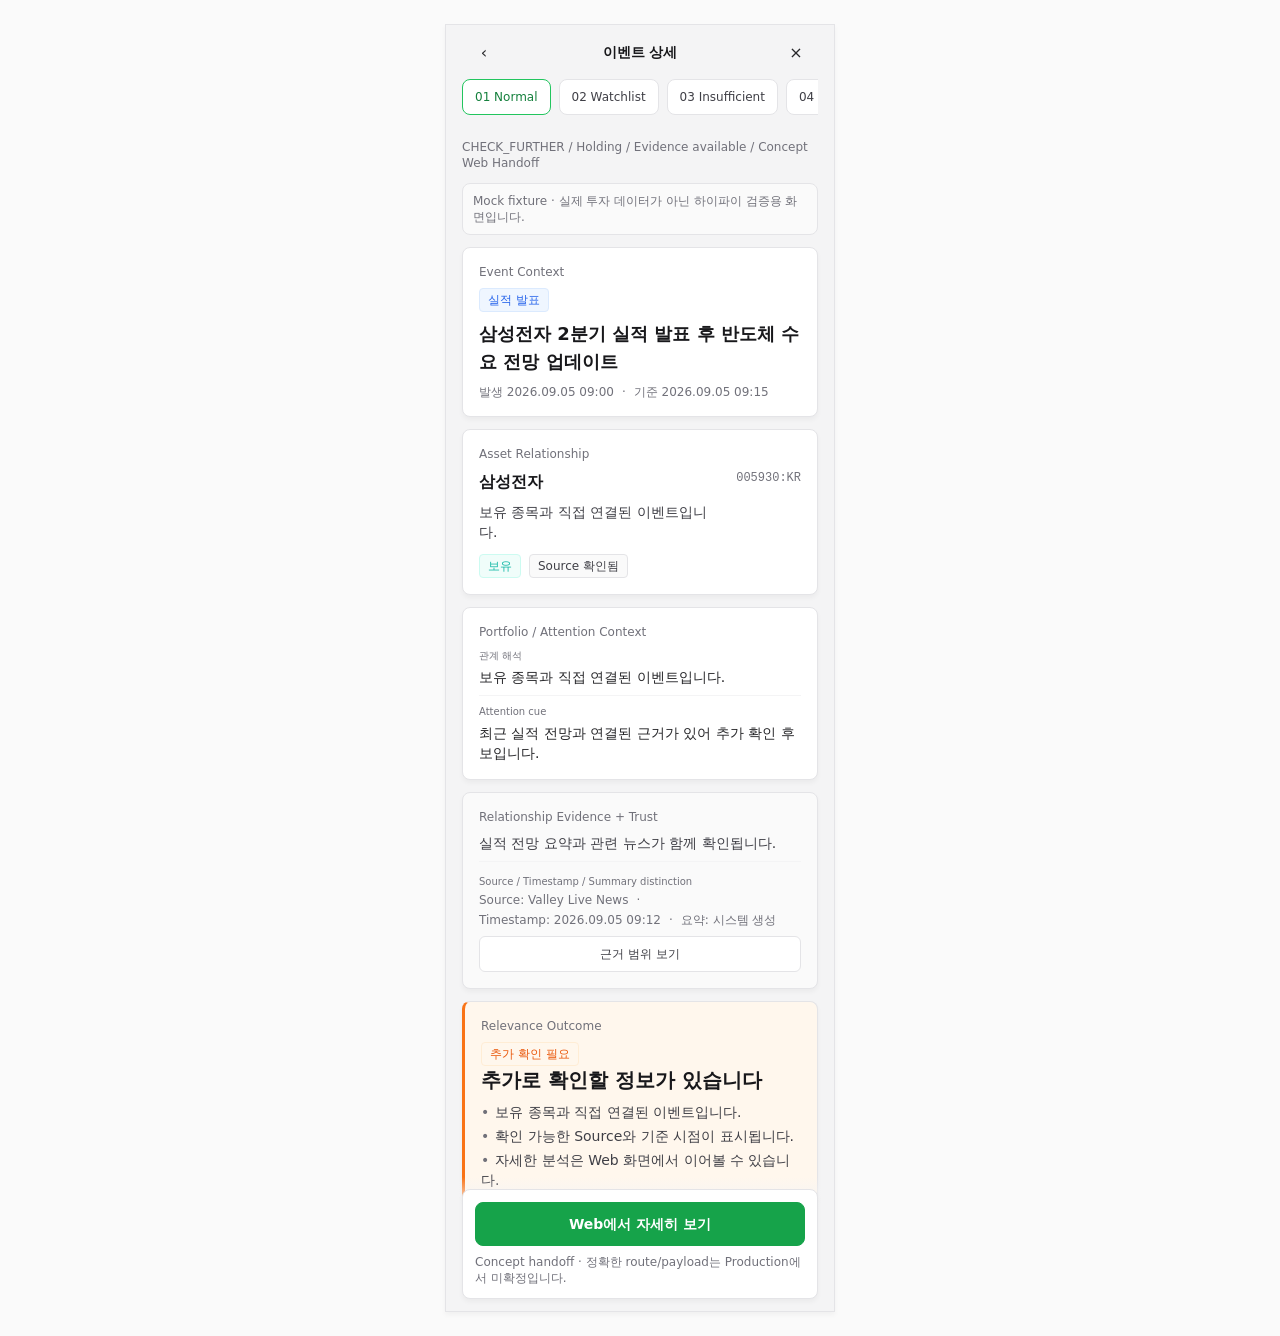
==== prototype/high-fidelity/index.html @ 6a1eafb0 "Add high-fidelity mobile frame set and QA blocker report" ====
<!doctype html>
<html lang="ko">
  <head>
    <meta charset="utf-8" />
    <meta name="viewport" content="width=device-width, initial-scale=1" />
    <title>Portfolio-aware Event Triage High-fidelity Frames</title>
    <link rel="stylesheet" href="../../design-system/tokens/valley-reference-tokens.css" />
    <style>
      * {
        box-sizing: border-box;
      }

      body {
        margin: 0;
        min-height: 100vh;
        background: var(--nf-surface-dashboard-desktop);
        color: var(--nf-text-body);
        font-family: var(--nf-font-sans);
      }

      button {
        font: inherit;
      }

      .review-shell {
        min-height: 100vh;
        display: grid;
        place-items: start center;
        padding: 24px;
      }

      .phone {
        width: min(100vw, var(--frame-width, 390px));
        min-height: var(--frame-height, 844px);
        background: var(--nf-surface-dashboard-mobile);
        border: 1px solid var(--nf-border-default);
        box-shadow: var(--nf-shadow-card);
        overflow: hidden;
      }

      .screen {
        position: relative;
        min-height: var(--frame-height, 844px);
        padding: 0 var(--nf-mobile-page-padding) 104px;
      }

      .topbar {
        height: var(--nf-gnb-height-reference);
        display: grid;
        grid-template-columns: 44px 1fr 44px;
        align-items: center;
        gap: var(--nf-space-2);
      }

      .icon-button {
        width: 44px;
        height: 44px;
        border: 0;
        border-radius: var(--nf-radius-lg);
        background: transparent;
        color: var(--nf-text-strong);
        display: grid;
        place-items: center;
        cursor: pointer;
      }

      .icon-button:focus-visible,
      .primary-cta:focus-visible,
      .secondary-action:focus-visible,
      .state-chip:focus-visible {
        outline: 2px solid var(--nf-border-focus);
        outline-offset: 2px;
      }

      .top-title {
        margin: 0;
        color: var(--nf-text-title);
        font-size: var(--nf-text-sm);
        line-height: var(--nf-leading-sm);
        font-weight: var(--nf-weight-semibold);
        text-align: center;
      }

      .disclosure {
        display: flex;
        gap: var(--nf-space-2);
        align-items: flex-start;
        margin-bottom: var(--nf-space-3);
        padding: 9px 10px;
        border: 1px solid var(--nf-border-default);
        border-radius: var(--nf-radius-lg);
        background: var(--nf-surface-card-muted);
        color: var(--nf-text-muted);
        font-size: var(--nf-text-xs);
        line-height: var(--nf-leading-xs);
      }

      .stack {
        display: grid;
        gap: var(--nf-space-3);
      }

      .card {
        border: 1px solid var(--nf-border-default);
        border-radius: var(--nf-radius-lg);
        background: var(--nf-surface-card);
        padding: var(--nf-mobile-card-padding);
        box-shadow: var(--nf-shadow-card);
      }

      .muted-card {
        background: var(--nf-surface-card-muted);
      }

      .section-kicker {
        margin: 0 0 var(--nf-space-2);
        color: var(--nf-text-muted);
        font-size: var(--nf-text-xs);
        line-height: var(--nf-leading-xs);
        font-weight: var(--nf-weight-medium);
      }

      .event-title {
        margin: var(--nf-space-2) 0;
        color: var(--nf-text-title);
        font-size: var(--nf-text-lg);
        line-height: var(--nf-leading-lg);
        font-weight: var(--nf-weight-semibold);
        letter-spacing: 0;
        overflow-wrap: anywhere;
      }

      .meta-row {
        display: flex;
        flex-wrap: wrap;
        gap: var(--nf-space-1) var(--nf-space-2);
        color: var(--nf-text-muted);
        font-size: var(--nf-text-xs);
        line-height: var(--nf-leading-xs);
        font-weight: var(--nf-weight-normal);
      }

      .badge-row {
        display: flex;
        flex-wrap: wrap;
        gap: var(--nf-space-2);
        align-items: center;
      }

      .badge {
        display: inline-flex;
        align-items: center;
        min-height: 24px;
        padding: 3px 8px;
        border: 1px solid var(--nf-border-default);
        border-radius: var(--nf-radius-sm);
        background: var(--nf-surface-card-muted);
        color: var(--nf-text-body);
        font-size: var(--nf-text-xs);
        line-height: var(--nf-leading-xs);
        font-weight: var(--nf-weight-medium);
      }

      .badge.event {
        background: var(--nf-semantic-info-50);
        border-color: var(--nf-semantic-info-100);
        color: var(--nf-text-info);
      }

      .badge.relationship {
        background: var(--nf-semantic-secondary-50);
        border-color: var(--nf-semantic-secondary-100);
        color: var(--nf-semantic-secondary-500);
      }

      .badge.watchlist {
        background: var(--nf-semantic-tertiary-50);
        border-color: var(--nf-semantic-tertiary-100);
        color: var(--nf-sky-600);
      }

      .badge.warning {
        background: var(--nf-semantic-warning-50);
        border-color: var(--nf-semantic-warning-100);
        color: var(--nf-text-warning);
      }

      .badge.error {
        background: var(--nf-semantic-error-50);
        border-color: var(--nf-semantic-error-100);
        color: var(--nf-text-error);
      }

      .asset-line {
        display: grid;
        grid-template-columns: 1fr auto;
        gap: var(--nf-space-3);
        align-items: start;
      }

      .asset-name {
        margin: 0;
        color: var(--nf-text-title);
        font-size: var(--nf-text-base);
        line-height: var(--nf-leading-base);
        font-weight: var(--nf-weight-semibold);
        overflow-wrap: anywhere;
      }

      .ticker {
        color: var(--nf-text-muted);
        font-family: var(--nf-font-mono);
        font-size: var(--nf-text-xs);
        line-height: var(--nf-leading-xs);
        white-space: nowrap;
      }

      .body-copy {
        margin: var(--nf-space-2) 0 0;
        color: var(--nf-text-body);
        font-size: var(--nf-text-sm);
        line-height: var(--nf-leading-sm);
        font-weight: var(--nf-weight-normal);
        overflow-wrap: anywhere;
      }

      .context-grid {
        display: grid;
        grid-template-columns: 1fr;
        gap: var(--nf-space-2);
      }

      .context-item {
        display: grid;
        gap: 3px;
        padding-top: var(--nf-space-2);
        border-top: 1px solid var(--nf-border-subtle);
      }

      .context-item:first-child {
        padding-top: 0;
        border-top: 0;
      }

      .label {
        color: var(--nf-text-muted);
        font-size: var(--nf-text-2xs);
        line-height: var(--nf-leading-2xs);
        font-weight: var(--nf-weight-normal);
      }

      .value {
        color: var(--nf-text-strong);
        font-size: var(--nf-text-sm);
        line-height: var(--nf-leading-sm);
        font-weight: var(--nf-weight-medium);
      }

      .evidence-summary {
        display: grid;
        gap: var(--nf-space-2);
      }

      .source-block {
        padding-top: var(--nf-space-2);
        border-top: 1px solid var(--nf-border-subtle);
      }

      .source-block .meta-row {
        margin-top: 2px;
      }

      .outcome {
        border-left: 3px solid var(--nf-outcome-check-border);
        background: var(--nf-outcome-check-bg);
      }

      .outcome.no-check {
        border-left-color: var(--nf-outcome-no-check-border);
        background: var(--nf-outcome-no-check-bg);
      }

      .outcome.insufficient {
        border-left-color: var(--nf-outcome-insufficient-border);
        background: var(--nf-outcome-insufficient-bg);
      }

      .outcome-title {
        margin: 0;
        color: var(--nf-text-title);
        font-size: var(--nf-text-xl);
        line-height: var(--nf-leading-xl);
        font-weight: var(--nf-weight-bold);
      }

      .reason-list {
        margin: var(--nf-space-2) 0 0;
        padding: 0;
        list-style: none;
        display: grid;
        gap: var(--nf-space-1);
      }

      .reason-list li {
        color: var(--nf-text-body);
        font-size: var(--nf-text-sm);
        line-height: var(--nf-leading-sm);
        font-weight: var(--nf-weight-normal);
      }

      .reason-list li::before {
        content: "•";
        margin-right: 6px;
        color: var(--nf-text-muted);
      }

      .sticky-area {
        position: absolute;
        left: 0;
        right: 0;
        bottom: 0;
        padding: var(--nf-space-3) var(--nf-mobile-page-padding) calc(var(--nf-space-3) + env(safe-area-inset-bottom));
        background: linear-gradient(180deg, #f4f4f500, var(--nf-surface-dashboard-mobile) 24%);
      }

      .handoff-card {
        border: 1px solid var(--nf-border-default);
        border-radius: var(--nf-radius-lg);
        background: var(--nf-surface-card);
        padding: var(--nf-space-3);
        box-shadow: var(--nf-shadow-card);
      }

      .primary-cta {
        width: 100%;
        min-height: var(--nf-min-touch-target);
        border: 1px solid var(--nf-semantic-primary-600);
        border-radius: var(--nf-radius-lg);
        background: var(--nf-semantic-primary-600);
        color: var(--nf-white);
        font-size: var(--nf-text-sm);
        line-height: var(--nf-leading-sm);
        font-weight: var(--nf-weight-semibold);
        cursor: pointer;
      }

      .primary-cta:disabled {
        border-color: var(--nf-border-default);
        background: var(--nf-semantic-basic-200);
        color: var(--nf-text-muted);
        cursor: not-allowed;
      }

      .secondary-action {
        min-height: 36px;
        border: 1px solid var(--nf-border-default);
        border-radius: var(--nf-radius-md);
        background: var(--nf-surface-card);
        color: var(--nf-text-body);
        padding: 0 var(--nf-space-3);
        font-size: var(--nf-text-xs);
        line-height: var(--nf-leading-xs);
        font-weight: var(--nf-weight-medium);
      }

      .tabs {
        display: flex;
        gap: var(--nf-space-2);
        overflow-x: auto;
        padding: 0 0 var(--nf-space-3);
        margin-bottom: var(--nf-space-3);
      }

      .state-chip {
        flex: 0 0 auto;
        min-height: 36px;
        border: 1px solid var(--nf-border-default);
        border-radius: var(--nf-radius-lg);
        background: var(--nf-surface-card);
        color: var(--nf-text-body);
        padding: 0 var(--nf-space-3);
        font-size: var(--nf-text-xs);
        line-height: var(--nf-leading-xs);
        font-weight: var(--nf-weight-medium);
        cursor: pointer;
      }

      .state-chip[aria-pressed="true"] {
        border-color: var(--nf-semantic-primary-500);
        color: var(--nf-text-primary);
      }

      .frame-note {
        margin: 0 0 var(--nf-space-3);
        color: var(--nf-text-muted);
        font-size: var(--nf-text-xs);
        line-height: var(--nf-leading-xs);
        font-weight: var(--nf-weight-normal);
      }

      body.capture .tabs,
      body.capture [data-frame-note] {
        display: none;
      }

      body.capture .disclosure {
        margin-top: 0;
      }

      .skeleton {
        height: 14px;
        border-radius: var(--nf-radius-sm);
        background: var(--nf-surface-skeleton);
      }

      .skeleton.wide {
        width: 100%;
      }

      .skeleton.mid {
        width: 72%;
      }

      .skeleton.short {
        width: 42%;
      }

      @media (max-width: 430px) {
        .review-shell {
          padding: 0;
        }

        .phone {
          width: 100vw;
          min-height: 100vh;
          border: 0;
        }

        .screen {
          min-height: 100vh;
        }

        .event-title {
          font-size: var(--nf-text-base);
          line-height: var(--nf-leading-base);
        }
      }
    </style>
  </head>
  <body>
    <div class="review-shell">
      <main class="phone" aria-label="Portfolio-aware Event Triage high-fidelity frame">
        <div class="screen">
          <header class="topbar" aria-label="화면 상단">
            <button class="icon-button" aria-label="이전 화면으로 돌아가기">‹</button>
            <h1 class="top-title">이벤트 상세</h1>
            <button class="icon-button" aria-label="닫기">×</button>
          </header>

          <nav class="tabs" aria-label="상태 변형 선택"></nav>
          <p class="frame-note" data-frame-note></p>

          <section class="disclosure" aria-label="데이터 상태 안내" data-disclosure></section>

          <div class="stack" data-content></div>

          <section class="sticky-area" aria-label="Web 분석 이동">
            <div class="handoff-card">
              <button class="primary-cta" data-cta type="button"></button>
              <p class="frame-note" data-cta-note style="margin: 8px 0 0"></p>
            </div>
          </section>
        </div>
      </main>
    </div>

    <script>
      const states = {
        normal: {
          label: "01 Normal",
          note: "CHECK_FURTHER / Holding / Evidence available / Concept Web Handoff",
          disclosure: "Mock fixture · 실제 투자 데이터가 아닌 하이파이 검증용 화면입니다.",
          eventBadge: "실적 발표",
          eventTitle: "삼성전자 2분기 실적 발표 후 반도체 수요 전망 업데이트",
          eventMeta: ["발생 2026.09.05 09:00", "기준 2026.09.05 09:15"],
          relationshipBadge: "보유",
          relationshipKind: "relationship",
          asset: "삼성전자",
          ticker: "005930:KR",
          relation: "보유 종목과 직접 연결된 이벤트입니다.",
          attention: "최근 실적 전망과 연결된 근거가 있어 추가 확인 후보입니다.",
          dataState: "Source 확인됨",
          evidenceTitle: "실적 전망 요약과 관련 뉴스가 함께 확인됩니다.",
          evidenceMeta: ["Source: Valley Live News", "Timestamp: 2026.09.05 09:12", "요약: 시스템 생성"],
          outcomeClass: "",
          outcomeBadge: "추가 확인 필요",
          outcomeTitle: "추가로 확인할 정보가 있습니다",
          reasons: ["보유 종목과 직접 연결된 이벤트입니다.", "확인 가능한 Source와 기준 시점이 표시됩니다.", "자세한 분석은 Web 화면에서 이어볼 수 있습니다."],
          cta: "Web에서 자세히 보기",
          ctaNote: "Concept handoff · 정확한 route/payload는 Production에서 미확정입니다.",
          disabled: false
        },
        watchlist: {
          label: "02 Watchlist",
          note: "NO_IMMEDIATE_CHECK_NEEDED / Watchlist",
          disclosure: "Mock fixture · 관심종목은 보유로 표시하지 않습니다.",
          eventBadge: "기업 이벤트",
          eventTitle: "관심종목의 예정된 컨퍼런스 발표 일정 안내",
          eventMeta: ["예정 2026.09.06 14:00", "기준 2026.09.05 09:15"],
          relationshipBadge: "관심",
          relationshipKind: "watchlist",
          asset: "Rocket Lab",
          ticker: "RKLB",
          relation: "관심종목에 포함되어 있지만 보유 관계는 확인하지 않습니다.",
          attention: "현재 표시 가능한 범위에서는 즉시 확인 우선성이 높지 않습니다.",
          dataState: "관심 관계",
          evidenceTitle: "일정 정보와 관심종목 관계만 표시됩니다.",
          evidenceMeta: ["Source: Event Calendar", "Timestamp: 2026.09.05 09:10", "요약: 시스템 생성"],
          outcomeClass: "no-check",
          outcomeBadge: "즉시 확인 낮음",
          outcomeTitle: "지금 바로 확인할 필요는 낮습니다",
          reasons: ["관심종목 관계만 확인됩니다.", "현재 근거 범위에서 확인 우선성을 높일 신호는 제한적입니다."],
          cta: "관련 종목 분석 보기",
          ctaNote: "보유나 내 자산 영향으로 표현하지 않습니다.",
          disabled: false
        },
        insufficient: {
          label: "03 Insufficient",
          note: "INSUFFICIENT_DATA",
          disclosure: "Mock fixture · 판단에 필요한 관계 또는 근거가 부족합니다.",
          eventBadge: "뉴스",
          eventTitle: "공급망 관련 기사에서 복수 기업이 언급됨",
          eventMeta: ["발행 2026.09.05 08:42", "기준 확인 필요"],
          relationshipBadge: "관계 미확정",
          relationshipKind: "warning",
          asset: "관련 후보 자산",
          ticker: "UNKNOWN",
          relation: "개인 Portfolio 또는 Watchlist 관계를 확정할 수 없습니다.",
          attention: "부족한 관계 데이터가 먼저 해결되어야 합니다.",
          dataState: "정보 부족",
          evidenceTitle: "표시 가능한 근거가 일부만 확인됩니다.",
          evidenceMeta: ["Source: 부분 확인", "Timestamp: Unknown", "요약: 제한됨"],
          outcomeClass: "insufficient",
          outcomeBadge: "판단 보류",
          outcomeTitle: "판단을 보류합니다",
          reasons: ["개인 관계를 확인하기 위한 정보가 충분하지 않습니다.", "근거 출처 또는 기준 시점이 완전하지 않습니다."],
          cta: "데이터 부족",
          ctaNote: "Evidence-dependent handoff는 제한됩니다.",
          disabled: true
        },
        related: {
          label: "04 Related",
          note: "Related-only",
          disclosure: "Mock fixture · 관련 자산이지만 개인 보유/관심으로 확정하지 않습니다.",
          eventBadge: "산업 뉴스",
          eventTitle: "전기차 배터리 공급 계약 관련 업계 업데이트",
          eventMeta: ["발행 2026.09.05 07:55", "기준 2026.09.05 09:15"],
          relationshipBadge: "관련만",
          relationshipKind: "warning",
          asset: "LG에너지솔루션",
          ticker: "373220:KR",
          relation: "이벤트와 산업 관계는 있으나 개인 관계는 확인되지 않았습니다.",
          attention: "개인화 판단으로 과장하지 않고 관련 맥락만 표시합니다.",
          dataState: "개인 관계 없음",
          evidenceTitle: "산업 뉴스의 관련 자산 후보로 연결됩니다.",
          evidenceMeta: ["Source: Market News", "Timestamp: 2026.09.05 08:01", "요약: 시스템 생성"],
          outcomeClass: "insufficient",
          outcomeBadge: "판단 보류",
          outcomeTitle: "개인 관련성 판단은 보류합니다",
          reasons: ["보유 또는 관심 관계가 확인되지 않았습니다.", "자산 수준의 관련성만 표시합니다."],
          cta: "관련 종목 분석 보기",
          ctaNote: "Portfolio-aware handoff claim은 사용하지 않습니다.",
          disabled: false
        },
        multiple: {
          label: "05 Multiple",
          note: "Multiple Related Assets",
          disclosure: "Mock fixture · 대표 자산과 추가 관련 자산을 구분합니다.",
          eventBadge: "실적 발표",
          eventTitle: "AI 인프라 투자 확대가 복수 반도체 종목에 연결됨",
          eventMeta: ["발행 2026.09.05 08:20", "기준 2026.09.05 09:15"],
          relationshipBadge: "보유 + 추가 관련",
          relationshipKind: "relationship",
          asset: "SK하이닉스",
          ticker: "000660:KR",
          relation: "대표 자산은 보유 관계, 추가 자산은 관련 후보로 분리됩니다.",
          attention: "대표 선정은 mock-only이며 Production 우선순위 로직은 미확정입니다.",
          dataState: "복수 관련",
          evidenceTitle: "동일 이벤트가 여러 자산에 연결됩니다.",
          evidenceMeta: ["Source: Analyst Brief", "Timestamp: 2026.09.05 08:33", "추가: 삼성전자, NVIDIA"],
          outcomeClass: "",
          outcomeBadge: "추가 확인 필요",
          outcomeTitle: "대표 자산 기준으로 더 볼 정보가 있습니다",
          reasons: ["대표 자산과 추가 관련 자산이 분리되어 표시됩니다.", "Production 대표 자산 로직은 확정하지 않습니다."],
          cta: "Web에서 자세히 보기",
          ctaNote: "복수 자산 context는 concept summary로만 표시됩니다.",
          disabled: false
        },
        unconnected: {
          label: "06 Unconnected",
          note: "Portfolio Unconnected",
          disclosure: "Mock fixture · 개인 Portfolio Context를 확인할 수 없습니다.",
          eventBadge: "뉴스",
          eventTitle: "미국 기술주 섹터 전망 관련 업데이트",
          eventMeta: ["발행 2026.09.05 08:10", "기준 2026.09.05 09:15"],
          relationshipBadge: "미연결",
          relationshipKind: "warning",
          asset: "Technology Sector",
          ticker: "SECTOR",
          relation: "Portfolio 또는 Watchlist 관계를 확인할 수 없습니다.",
          attention: "개인 관련성 대신 일반 이벤트 맥락만 표시합니다.",
          dataState: "Portfolio 미확인",
          evidenceTitle: "개인 관계 없이 일반 Source만 확인됩니다.",
          evidenceMeta: ["Source: Market Brief", "Timestamp: 2026.09.05 08:18", "요약: 시스템 생성"],
          outcomeClass: "insufficient",
          outcomeBadge: "판단 보류",
          outcomeTitle: "개인 관련성 판단을 보류합니다",
          reasons: ["Portfolio Context가 연결되지 않았습니다.", "보유나 영향으로 단정하지 않습니다."],
          cta: "Portfolio Context 필요",
          ctaNote: "연결 flow는 이번 화면 범위 밖입니다.",
          disabled: true
        },
        partial: {
          label: "07 Partial",
          note: "Partial",
          disclosure: "Mock fixture · 일부 근거만 표시됩니다.",
          eventBadge: "공시",
          eventTitle: "해외 자회사 관련 공시 일부 항목 확인 중",
          eventMeta: ["발행 2026.09.05 08:04", "기준 일부 확인"],
          relationshipBadge: "부분 확인",
          relationshipKind: "warning",
          asset: "현대차",
          ticker: "005380:KR",
          relation: "Asset 관계는 있으나 Portfolio 관계 근거가 일부 누락되었습니다.",
          attention: "확정 check-status보다 데이터 한계를 먼저 보여줍니다.",
          dataState: "부분 데이터",
          evidenceTitle: "일부 source만 확인되어 요약 범위가 제한됩니다.",
          evidenceMeta: ["Source: 일부 공시", "Timestamp: 2026.09.05 08:04", "누락: 관계 근거"],
          outcomeClass: "insufficient",
          outcomeBadge: "판단 보류",
          outcomeTitle: "일부 정보만으로는 판단하지 않습니다",
          reasons: ["관계 또는 Source 입력이 완전하지 않습니다.", "부족한 정보가 먼저 표시됩니다."],
          cta: "근거 확인 필요",
          ctaNote: "Handoff는 disabled 또는 caveated 처리합니다.",
          disabled: true
        },
        empty: {
          label: "08 Empty",
          note: "Empty Evidence",
          disclosure: "Mock fixture · 표시 가능한 근거가 없습니다.",
          eventBadge: "이벤트",
          eventTitle: "관련 이벤트 후보가 있으나 표시 가능한 근거 없음",
          eventMeta: ["발생 시점 Unknown", "기준 Unknown"],
          relationshipBadge: "근거 없음",
          relationshipKind: "warning",
          asset: "후보 자산",
          ticker: "UNKNOWN",
          relation: "관계 판단에 사용할 표시 근거가 없습니다.",
          attention: "근거 부재를 중요도 낮음으로 해석하지 않습니다.",
          dataState: "Evidence 없음",
          evidenceTitle: "현재 표시 가능한 Source가 없습니다.",
          evidenceMeta: ["Source: unavailable", "Timestamp: Unknown", "요약: 제공하지 않음"],
          outcomeClass: "insufficient",
          outcomeBadge: "판단 보류",
          outcomeTitle: "근거 없이 판단하지 않습니다",
          reasons: ["표시 가능한 근거가 없습니다.", "새 근거를 생성하거나 추정하지 않습니다."],
          cta: "근거 없음",
          ctaNote: "Evidence-dependent destination은 사용할 수 없습니다.",
          disabled: true
        },
        stale: {
          label: "09 Stale",
          note: "Stale",
          disclosure: "Mock fixture · 기준 시점이 오래됐을 수 있습니다.",
          eventBadge: "뉴스",
          eventTitle: "반도체 업황 업데이트와 기존 관심 자산 관계",
          eventMeta: ["발행 2026.09.04 15:20", "마지막 확인 2026.09.04 16:00"],
          relationshipBadge: "관심",
          relationshipKind: "watchlist",
          asset: "ASML",
          ticker: "ASML",
          relation: "관심 관계는 확인되지만 기준 시점이 오래됐을 수 있습니다.",
          attention: "최신 개인 관계처럼 단정하지 않습니다.",
          dataState: "오래된 데이터",
          evidenceTitle: "이전 기준 Source로만 확인됩니다.",
          evidenceMeta: ["Source: Watchlist Update", "Timestamp: 2026.09.04 16:00", "상태: Stale"],
          outcomeClass: "insufficient",
          outcomeBadge: "판단 보류",
          outcomeTitle: "최신 기준 확인이 필요합니다",
          reasons: ["마지막 확인 시점이 함께 표시됩니다.", "임의 freshness threshold는 만들지 않습니다."],
          cta: "최신 정보 확인 필요",
          ctaNote: "Concept CTA만 가능하며 SLA는 미확정입니다.",
          disabled: true
        },
        source: {
          label: "10 Source",
          note: "Source Unavailable",
          disclosure: "Mock fixture · Source를 확인할 수 없습니다.",
          eventBadge: "속보",
          eventTitle: "기업 발표 관련 속보 Source 확인 실패",
          eventMeta: ["발행 2026.09.05 08:59", "기준 Source unavailable"],
          relationshipBadge: "Source 확인 불가",
          relationshipKind: "warning",
          asset: "NAVER",
          ticker: "035420:KR",
          relation: "자산 후보는 있으나 Source가 확인되지 않습니다.",
          attention: "숨겨진 근거를 전제로 Outcome을 만들지 않습니다.",
          dataState: "Source unavailable",
          evidenceTitle: "원문 Source를 불러오지 못했습니다.",
          evidenceMeta: ["Source: unavailable", "Timestamp: 2026.09.05 08:59", "요약: 제한됨"],
          outcomeClass: "insufficient",
          outcomeBadge: "판단 보류",
          outcomeTitle: "출처 확인 전에는 판단하지 않습니다",
          reasons: ["Source-backed outcome은 표시하지 않습니다.", "Retry 또는 닫기만 제공합니다."],
          cta: "Source 다시 확인",
          ctaNote: "Source-dependent Web 이동은 제한됩니다.",
          disabled: true
        },
        permission: {
          label: "11 Access",
          note: "Permission / Access",
          disclosure: "Mock fixture · 권한 제한은 Event 중요도와 별개입니다.",
          eventBadge: "공시",
          eventTitle: "권한이 필요한 원문 근거가 포함된 이벤트",
          eventMeta: ["발행 2026.09.05 07:40", "기준 2026.09.05 09:15"],
          relationshipBadge: "권한 제한",
          relationshipKind: "error",
          asset: "테슬라",
          ticker: "TSLA",
          relation: "일부 Source 또는 destination 접근 권한이 제한됩니다.",
          attention: "권한 부족을 부정적 Event처럼 표현하지 않습니다.",
          dataState: "Access 제한",
          evidenceTitle: "일부 Source 확인에 권한이 필요합니다.",
          evidenceMeta: ["Source: restricted", "Timestamp: 2026.09.05 07:40", "요약: 제한됨"],
          outcomeClass: "insufficient",
          outcomeBadge: "판단 보류",
          outcomeTitle: "접근 제한으로 판단을 보류합니다",
          reasons: ["숨겨진 데이터를 근거로 Outcome을 만들지 않습니다.", "권한 확인은 별도 flow입니다."],
          cta: "권한 필요",
          ctaNote: "접근 flow는 이번 화면 범위 밖입니다.",
          disabled: true
        },
        error: {
          label: "12 Error",
          note: "Generic Error",
          disclosure: "Mock fixture · 정보를 불러오지 못했습니다.",
          eventBadge: "오류",
          eventTitle: "이벤트 정보를 불러올 수 없음",
          eventMeta: ["발생 시점 확인 불가", "기준 Unknown"],
          relationshipBadge: "판단 불가",
          relationshipKind: "error",
          asset: "불러오기 실패",
          ticker: "ERROR",
          relation: "현재 화면에서 관계를 확인할 수 없습니다.",
          attention: "오류 상태에서는 Outcome을 숨기거나 판단 불가로 처리합니다.",
          dataState: "Error",
          evidenceTitle: "근거 영역을 불러오지 못했습니다.",
          evidenceMeta: ["Source: unavailable", "Timestamp: Unknown", "Recovery: Retry"],
          outcomeClass: "insufficient",
          outcomeBadge: "판단 불가",
          outcomeTitle: "정보를 불러온 뒤 다시 확인하세요",
          reasons: ["오류 상태에서 결론을 만들지 않습니다.", "다시 시도 또는 닫기를 제공합니다."],
          cta: "다시 시도",
          ctaNote: "Event/Asset context가 있으면 유지합니다.",
          disabled: false
        },
        loading: {
          label: "13 Loading",
          note: "Loading",
          loading: true,
          disclosure: "Mock fixture · 정보를 불러오는 중입니다.",
          cta: "불러오는 중",
          ctaNote: "Loading 상태에서는 확정 Outcome을 표시하지 않습니다.",
          disabled: true
        },
        handoffFail: {
          label: "14 Handoff Fail",
          note: "Handoff Failure",
          disclosure: "Mock fixture · Web 이동 실패 후에도 현재 context를 유지합니다.",
          eventBadge: "실적 발표",
          eventTitle: "삼성전자 2분기 실적 발표 후 반도체 수요 전망 업데이트",
          eventMeta: ["발생 2026.09.05 09:00", "기준 2026.09.05 09:15"],
          relationshipBadge: "보유",
          relationshipKind: "relationship",
          asset: "삼성전자",
          ticker: "005930:KR",
          relation: "보유 종목과 직접 연결된 이벤트입니다.",
          attention: "Web 이동 실패와 관계 판단은 분리해 표시합니다.",
          dataState: "Handoff error",
          evidenceTitle: "실패 후에도 근거 요약은 유지됩니다.",
          evidenceMeta: ["Source: Valley Live News", "Timestamp: 2026.09.05 09:12", "Error: Web 이동 실패"],
          outcomeClass: "",
          outcomeBadge: "추가 확인 필요",
          outcomeTitle: "현재 화면의 판단 context는 유지됩니다",
          reasons: ["Event, Asset, Relationship, Outcome이 남아 있습니다.", "Production payload 보존은 주장하지 않습니다."],
          cta: "다시 시도",
          ctaNote: "Web 분석으로 이동하지 못했습니다.",
          disabled: false
        },
        handoffSuccess: {
          label: "15 Handoff OK",
          note: "Handoff Success Simulation",
          disclosure: "Mock fixture · 성공 화면은 concept simulation입니다.",
          eventBadge: "실적 발표",
          eventTitle: "삼성전자 2분기 실적 발표 후 반도체 수요 전망 업데이트",
          eventMeta: ["발생 2026.09.05 09:00", "기준 2026.09.05 09:15"],
          relationshipBadge: "보유",
          relationshipKind: "relationship",
          asset: "삼성전자",
          ticker: "005930:KR",
          relation: "보유 종목과 직접 연결된 이벤트입니다.",
          attention: "Web destination category만 표시합니다.",
          dataState: "Simulation",
          evidenceTitle: "전달 예정 context summary를 화면에 유지합니다.",
          evidenceMeta: ["Destination: 실적 및 전망", "Payload: blocked", "Back behavior: not tested"],
          outcomeClass: "",
          outcomeBadge: "추가 확인 필요",
          outcomeTitle: "Web에서 이어볼 context가 준비되었습니다",
          reasons: ["목적지 category와 요약만 표시합니다.", "정확한 route와 payload는 확정하지 않습니다."],
          cta: "실적 및 전망으로 이동",
          ctaNote: "Success simulation · production handoff는 미검증입니다.",
          disabled: false
        }
      };

      const stateOrder = [
        "normal",
        "watchlist",
        "insufficient",
        "related",
        "multiple",
        "unconnected",
        "partial",
        "empty",
        "stale",
        "source",
        "permission",
        "error",
        "loading",
        "handoffFail",
        "handoffSuccess"
      ];

      const params = new URLSearchParams(window.location.search);
      let current = states[params.get("state")] ? params.get("state") : "normal";
      if (params.get("capture") === "1") {
        document.body.classList.add("capture");
      }

      const tabs = document.querySelector(".tabs");
      const content = document.querySelector("[data-content]");
      const disclosure = document.querySelector("[data-disclosure]");
      const frameNote = document.querySelector("[data-frame-note]");
      const cta = document.querySelector("[data-cta]");
      const ctaNote = document.querySelector("[data-cta-note]");

      function card(className, inner) {
        return `<section class="card ${className || ""}">${inner}</section>`;
      }

      function renderLoading(data) {
        disclosure.textContent = data.disclosure;
        frameNote.textContent = data.note;
        content.innerHTML = [
          card("", `<p class="section-kicker">Event Context</p><div class="skeleton short"></div><div style="height:8px"></div><div class="skeleton wide"></div><div style="height:8px"></div><div class="skeleton mid"></div>`),
          card("", `<p class="section-kicker">Asset Relationship</p><div class="skeleton mid"></div><div style="height:8px"></div><div class="skeleton wide"></div>`),
          card("muted-card", `<p class="section-kicker">Relationship Evidence + Trust</p><div class="skeleton wide"></div><div style="height:8px"></div><div class="skeleton short"></div>`)
        ].join("");
      }

      function renderState(key) {
        const data = states[key];
        frameNote.textContent = data.note;
        disclosure.textContent = data.disclosure;
        cta.textContent = data.cta;
        cta.disabled = data.disabled;
        ctaNote.textContent = data.ctaNote;

        if (data.loading) {
          renderLoading(data);
          return;
        }

        const eventCard = card("", `
          <p class="section-kicker">Event Context</p>
          <div class="badge-row"><span class="badge event">${data.eventBadge}</span></div>
          <h2 class="event-title">${data.eventTitle}</h2>
          <div class="meta-row">${data.eventMeta.map((item) => `<span>${item}</span>`).join("<span>·</span>")}</div>
        `);

        const assetCard = card("", `
          <p class="section-kicker">Asset Relationship</p>
          <div class="asset-line">
            <div>
              <p class="asset-name">${data.asset}</p>
              <p class="body-copy">${data.relation}</p>
            </div>
            <span class="ticker">${data.ticker}</span>
          </div>
          <div class="badge-row" style="margin-top: 12px">
            <span class="badge ${data.relationshipKind}">${data.relationshipBadge}</span>
            <span class="badge">${data.dataState}</span>
          </div>
        `);

        const contextCard = card("", `
          <p class="section-kicker">Portfolio / Attention Context</p>
          <div class="context-grid">
            <div class="context-item">
              <span class="label">관계 해석</span>
              <span class="value">${data.relation}</span>
            </div>
            <div class="context-item">
              <span class="label">Attention cue</span>
              <span class="value">${data.attention}</span>
            </div>
          </div>
        `);

        const evidenceCard = card("muted-card", `
          <p class="section-kicker">Relationship Evidence + Trust</p>
          <div class="evidence-summary">
            <p class="body-copy" style="margin:0">${data.evidenceTitle}</p>
            <div class="source-block">
              <span class="label">Source / Timestamp / Summary distinction</span>
              <div class="meta-row">${data.evidenceMeta.map((item) => `<span>${item}</span>`).join("<span>·</span>")}</div>
            </div>
            <button class="secondary-action" type="button">근거 범위 보기</button>
          </div>
        `);

        const outcomeCard = card(`outcome ${data.outcomeClass}`, `
          <p class="section-kicker">Relevance Outcome</p>
          <div class="badge-row"><span class="badge warning">${data.outcomeBadge}</span></div>
          <h2 class="outcome-title">${data.outcomeTitle}</h2>
          <ul class="reason-list">${data.reasons.map((reason) => `<li>${reason}</li>`).join("")}</ul>
        `);

        content.innerHTML = [eventCard, assetCard, contextCard, evidenceCard, outcomeCard].join("");
      }

      function renderTabs() {
        tabs.innerHTML = stateOrder
          .map((key) => `<button class="state-chip" type="button" data-state="${key}" aria-pressed="${key === current}">${states[key].label}</button>`)
          .join("");
        tabs.addEventListener("click", (event) => {
          const button = event.target.closest("[data-state]");
          if (!button) return;
          current = button.dataset.state;
          history.replaceState(null, "", `?state=${current}`);
          document.querySelectorAll("[data-state]").forEach((chip) => {
            chip.setAttribute("aria-pressed", String(chip.dataset.state === current));
          });
          renderState(current);
        });
      }

      renderTabs();
      renderState(current);
    </script>
  </body>
</html>
---- design-system/tokens/valley-reference-tokens.css ----
:root {
  /* Source note:
     These tokens are a compact reference set derived from user-provided Valley AI
     developer-tools CSS. They are for design practice, not an official Valley system. */

  /* Primitive neutral */
  --nf-white: #fff;
  --nf-black: #000;
  --nf-zinc-50: #fafafa;
  --nf-zinc-100: #f4f4f5;
  --nf-zinc-200: #e4e4e7;
  --nf-zinc-300: #d4d4d8;
  --nf-zinc-400: #a1a1aa;
  --nf-zinc-500: #71717a;
  --nf-zinc-600: #52525b;
  --nf-zinc-700: #3f3f46;
  --nf-zinc-800: #27272a;
  --nf-zinc-900: #18181b;
  --nf-zinc-950: #09090b;

  /* Primitive accent */
  --nf-green-50: #f0fdf4;
  --nf-green-100: #dcfce7;
  --nf-green-200: #bbf7d0;
  --nf-green-300: #86efac;
  --nf-green-400: #4ade80;
  --nf-green-500: #22c55e;
  --nf-green-600: #16a34a;
  --nf-green-700: #15803d;
  --nf-green-800: #166534;
  --nf-green-900: #14532d;
  --nf-teal-50: #f0fdfa;
  --nf-teal-100: #ccfbf1;
  --nf-teal-200: #99f6e4;
  --nf-teal-500: #14b8a6;
  --nf-teal-600: #0d9488;
  --nf-sky-50: #f0f9ff;
  --nf-sky-100: #e0f2fe;
  --nf-sky-200: #bae6fd;
  --nf-sky-500: #0ea5e9;
  --nf-sky-600: #0284c7;
  --nf-blue-50: #eff6ff;
  --nf-blue-100: #dbeafe;
  --nf-blue-500: #3b82f6;
  --nf-blue-600: #2563eb;
  --nf-orange-50: #fff7ed;
  --nf-orange-100: #ffedd5;
  --nf-orange-200: #fed7aa;
  --nf-orange-500: #f97316;
  --nf-orange-600: #ea580c;
  --nf-red-50: #fef2f2;
  --nf-red-100: #fee2e2;
  --nf-red-200: #fecaca;
  --nf-red-500: #ef4444;
  --nf-red-600: #dc2626;

  /* Semantic */
  --nf-semantic-basic-50: var(--nf-zinc-50);
  --nf-semantic-basic-100: var(--nf-zinc-100);
  --nf-semantic-basic-200: var(--nf-zinc-200);
  --nf-semantic-basic-300: var(--nf-zinc-300);
  --nf-semantic-basic-400: var(--nf-zinc-400);
  --nf-semantic-basic-500: var(--nf-zinc-500);
  --nf-semantic-basic-600: var(--nf-zinc-600);
  --nf-semantic-basic-700: var(--nf-zinc-700);
  --nf-semantic-basic-800: var(--nf-zinc-800);
  --nf-semantic-basic-900: var(--nf-zinc-900);
  --nf-semantic-primary-50: var(--nf-green-50);
  --nf-semantic-primary-100: var(--nf-green-100);
  --nf-semantic-primary-500: var(--nf-green-500);
  --nf-semantic-primary-600: var(--nf-green-600);
  --nf-semantic-primary-700: var(--nf-green-700);
  --nf-semantic-secondary-50: var(--nf-teal-50);
  --nf-semantic-secondary-100: var(--nf-teal-100);
  --nf-semantic-secondary-500: var(--nf-teal-500);
  --nf-semantic-tertiary-50: var(--nf-sky-50);
  --nf-semantic-tertiary-100: var(--nf-sky-100);
  --nf-semantic-tertiary-500: var(--nf-sky-500);
  --nf-semantic-info-50: var(--nf-blue-50);
  --nf-semantic-info-100: var(--nf-blue-100);
  --nf-semantic-info-500: var(--nf-blue-500);
  --nf-semantic-warning-50: var(--nf-orange-50);
  --nf-semantic-warning-100: var(--nf-orange-100);
  --nf-semantic-warning-500: var(--nf-orange-500);
  --nf-semantic-error-50: var(--nf-red-50);
  --nf-semantic-error-100: var(--nf-red-100);
  --nf-semantic-error-500: var(--nf-red-500);

  /* Surfaces */
  --nf-surface-dashboard-mobile: var(--nf-semantic-basic-100);
  --nf-surface-dashboard-desktop: var(--nf-semantic-basic-50);
  --nf-surface-card: var(--nf-white);
  --nf-surface-card-muted: var(--nf-semantic-basic-50);
  --nf-surface-card-header: var(--nf-semantic-basic-100);
  --nf-surface-dropdown: var(--nf-white);
  --nf-surface-skeleton: var(--nf-semantic-basic-200);
  --nf-surface-toast: var(--nf-white);

  /* Text */
  --nf-text-title: var(--nf-semantic-basic-900);
  --nf-text-strong: var(--nf-semantic-basic-800);
  --nf-text-body: var(--nf-semantic-basic-700);
  --nf-text-muted: var(--nf-semantic-basic-500);
  --nf-text-disabled: var(--nf-semantic-basic-400);
  --nf-text-primary: var(--nf-semantic-primary-700);
  --nf-text-info: var(--nf-blue-600);
  --nf-text-warning: var(--nf-orange-600);
  --nf-text-error: var(--nf-red-600);

  /* Border */
  --nf-border-subtle: var(--nf-semantic-basic-100);
  --nf-border-default: var(--nf-semantic-basic-200);
  --nf-border-strong: var(--nf-semantic-basic-300);
  --nf-border-focus: var(--nf-semantic-primary-500);
  --nf-border-warning: var(--nf-semantic-warning-500);
  --nf-border-error: var(--nf-semantic-error-500);

  /* Typography */
  --nf-font-sans: "Pretendard Variable", Pretendard, ui-sans-serif, system-ui, sans-serif;
  --nf-font-mono: ui-monospace, SFMono-Regular, Menlo, Monaco, Consolas, monospace;
  --nf-text-2xs: 0.625rem;
  --nf-text-xs: 0.75rem;
  --nf-text-sm: 0.875rem;
  --nf-text-base: 1rem;
  --nf-text-lg: 1.125rem;
  --nf-text-xl: 1.25rem;
  --nf-text-2xl: 1.5rem;
  --nf-leading-2xs: 1rem;
  --nf-leading-xs: 1rem;
  --nf-leading-sm: 1.25rem;
  --nf-leading-base: 1.5rem;
  --nf-leading-lg: 1.75rem;
  --nf-leading-xl: 1.75rem;
  --nf-leading-2xl: 2rem;
  --nf-weight-normal: 400;
  --nf-weight-medium: 500;
  --nf-weight-semibold: 600;
  --nf-weight-bold: 700;

  /* Spacing */
  --nf-space-1: 0.25rem;
  --nf-space-2: 0.5rem;
  --nf-space-3: 0.75rem;
  --nf-space-4: 1rem;
  --nf-space-5: 1.25rem;
  --nf-space-6: 1.5rem;
  --nf-space-8: 2rem;

  /* Radius and shadow */
  --nf-radius-xs: 0.125rem;
  --nf-radius-base: 0.188rem;
  --nf-radius-sm: 0.25rem;
  --nf-radius-md: 0.375rem;
  --nf-radius-lg: 0.5rem;
  --nf-radius-xl: 0.75rem;
  --nf-radius-2xl: 1rem;
  --nf-shadow-card: 0 3px 5px #0000000a;

  /* Layout */
  --nf-mobile-page-padding: 1rem;
  --nf-mobile-card-padding: 1rem;
  --nf-min-touch-target: 44px;
  --nf-gnb-height-reference: 54px;

  /* Outcome surfaces */
  --nf-outcome-check-bg: var(--nf-semantic-warning-50);
  --nf-outcome-check-border: var(--nf-semantic-warning-500);
  --nf-outcome-check-text: var(--nf-text-warning);
  --nf-outcome-no-check-bg: var(--nf-semantic-basic-50);
  --nf-outcome-no-check-border: var(--nf-semantic-basic-200);
  --nf-outcome-no-check-text: var(--nf-text-body);
  --nf-outcome-insufficient-bg: var(--nf-semantic-warning-50);
  --nf-outcome-insufficient-border: var(--nf-semantic-warning-500);
  --nf-outcome-insufficient-text: var(--nf-text-warning);
}

@media (prefers-reduced-motion: reduce), (update: slow) {
  *,
  *::before,
  *::after {
    scroll-behavior: auto !important;
    transition-duration: 1ms !important;
    animation-duration: 1ms !important;
    animation-iteration-count: 1 !important;
  }
}
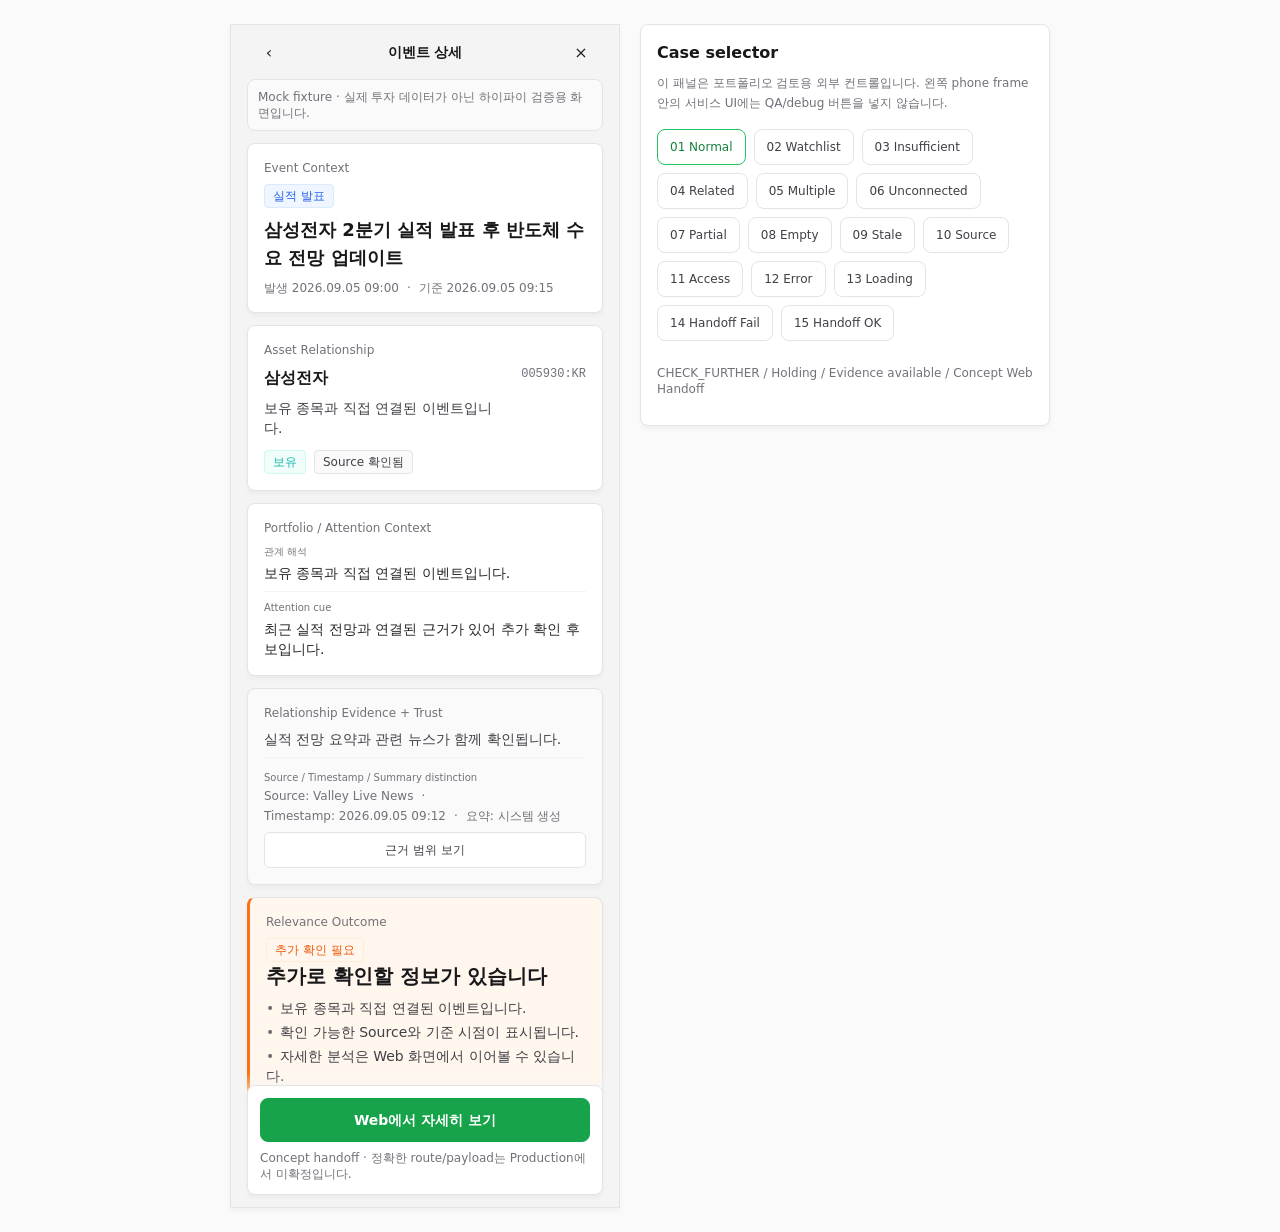
==== commit 44c8bf31: "Separate demo controls from service frame" ====
--- a/prototype/high-fidelity/index.html
+++ b/prototype/high-fidelity/index.html
@@ -27,6 +27,14 @@
         display: grid;
         place-items: start center;
         padding: 24px;
+      }
+
+      .demo-layout {
+        width: min(100%, 820px);
+        display: grid;
+        grid-template-columns: minmax(0, var(--frame-width, 390px)) minmax(260px, 1fr);
+        gap: var(--nf-space-5);
+        align-items: start;
       }
 
       .phone {
@@ -363,10 +371,36 @@
         font-weight: var(--nf-weight-medium);
       }
 
+      .demo-panel {
+        position: sticky;
+        top: 24px;
+        border: 1px solid var(--nf-border-default);
+        border-radius: var(--nf-radius-lg);
+        background: var(--nf-surface-card);
+        padding: var(--nf-space-4);
+        box-shadow: var(--nf-shadow-card);
+      }
+
+      .demo-panel-title {
+        margin: 0 0 var(--nf-space-2);
+        color: var(--nf-text-title);
+        font-size: var(--nf-text-base);
+        line-height: var(--nf-leading-base);
+        font-weight: var(--nf-weight-semibold);
+      }
+
+      .demo-panel-copy {
+        margin: 0 0 var(--nf-space-4);
+        color: var(--nf-text-muted);
+        font-size: var(--nf-text-xs);
+        line-height: var(--nf-leading-sm);
+        font-weight: var(--nf-weight-normal);
+      }
+
       .tabs {
         display: flex;
+        flex-wrap: wrap;
         gap: var(--nf-space-2);
-        overflow-x: auto;
         padding: 0 0 var(--nf-space-3);
         margin-bottom: var(--nf-space-3);
       }
@@ -398,9 +432,13 @@
         font-weight: var(--nf-weight-normal);
       }
 
-      body.capture .tabs,
-      body.capture [data-frame-note] {
+      body.capture .demo-panel {
         display: none;
+      }
+
+      body.capture .demo-layout {
+        width: min(100vw, var(--frame-width, 390px));
+        display: block;
       }
 
       body.capture .disclosure {
@@ -428,6 +466,11 @@
       @media (max-width: 430px) {
         .review-shell {
           padding: 0;
+        }
+
+        .demo-layout {
+          width: 100vw;
+          display: block;
         }
 
         .phone {
@@ -444,34 +487,50 @@
           font-size: var(--nf-text-base);
           line-height: var(--nf-leading-base);
         }
+
+        .demo-panel {
+          position: static;
+          border-radius: 0;
+          border-left: 0;
+          border-right: 0;
+          border-bottom: 0;
+        }
       }
     </style>
   </head>
   <body>
     <div class="review-shell">
-      <main class="phone" aria-label="Portfolio-aware Event Triage high-fidelity frame">
-        <div class="screen">
-          <header class="topbar" aria-label="화면 상단">
-            <button class="icon-button" aria-label="이전 화면으로 돌아가기">‹</button>
-            <h1 class="top-title">이벤트 상세</h1>
-            <button class="icon-button" aria-label="닫기">×</button>
-          </header>
-
+      <div class="demo-layout">
+        <main class="phone" aria-label="Portfolio-aware Event Triage final service screen demo">
+          <div class="screen">
+            <header class="topbar" aria-label="화면 상단">
+              <button class="icon-button" aria-label="이전 화면으로 돌아가기">‹</button>
+              <h1 class="top-title">이벤트 상세</h1>
+              <button class="icon-button" aria-label="닫기">×</button>
+            </header>
+
+            <section class="disclosure" aria-label="데이터 상태 안내" data-disclosure></section>
+
+            <div class="stack" data-content></div>
+
+            <section class="sticky-area" aria-label="Web 분석 이동">
+              <div class="handoff-card">
+                <button class="primary-cta" data-cta type="button"></button>
+                <p class="frame-note" data-cta-note style="margin: 8px 0 0"></p>
+              </div>
+            </section>
+          </div>
+        </main>
+
+        <aside class="demo-panel" aria-label="Demo state selector">
+          <h2 class="demo-panel-title">Case selector</h2>
+          <p class="demo-panel-copy">
+            이 패널은 포트폴리오 검토용 외부 컨트롤입니다. 왼쪽 phone frame 안의 서비스 UI에는 QA/debug 버튼을 넣지 않습니다.
+          </p>
           <nav class="tabs" aria-label="상태 변형 선택"></nav>
           <p class="frame-note" data-frame-note></p>
-
-          <section class="disclosure" aria-label="데이터 상태 안내" data-disclosure></section>
-
-          <div class="stack" data-content></div>
-
-          <section class="sticky-area" aria-label="Web 분석 이동">
-            <div class="handoff-card">
-              <button class="primary-cta" data-cta type="button"></button>
-              <p class="frame-note" data-cta-note style="margin: 8px 0 0"></p>
-            </div>
-          </section>
-        </div>
-      </main>
+        </aside>
+      </div>
     </div>
 
     <script>
